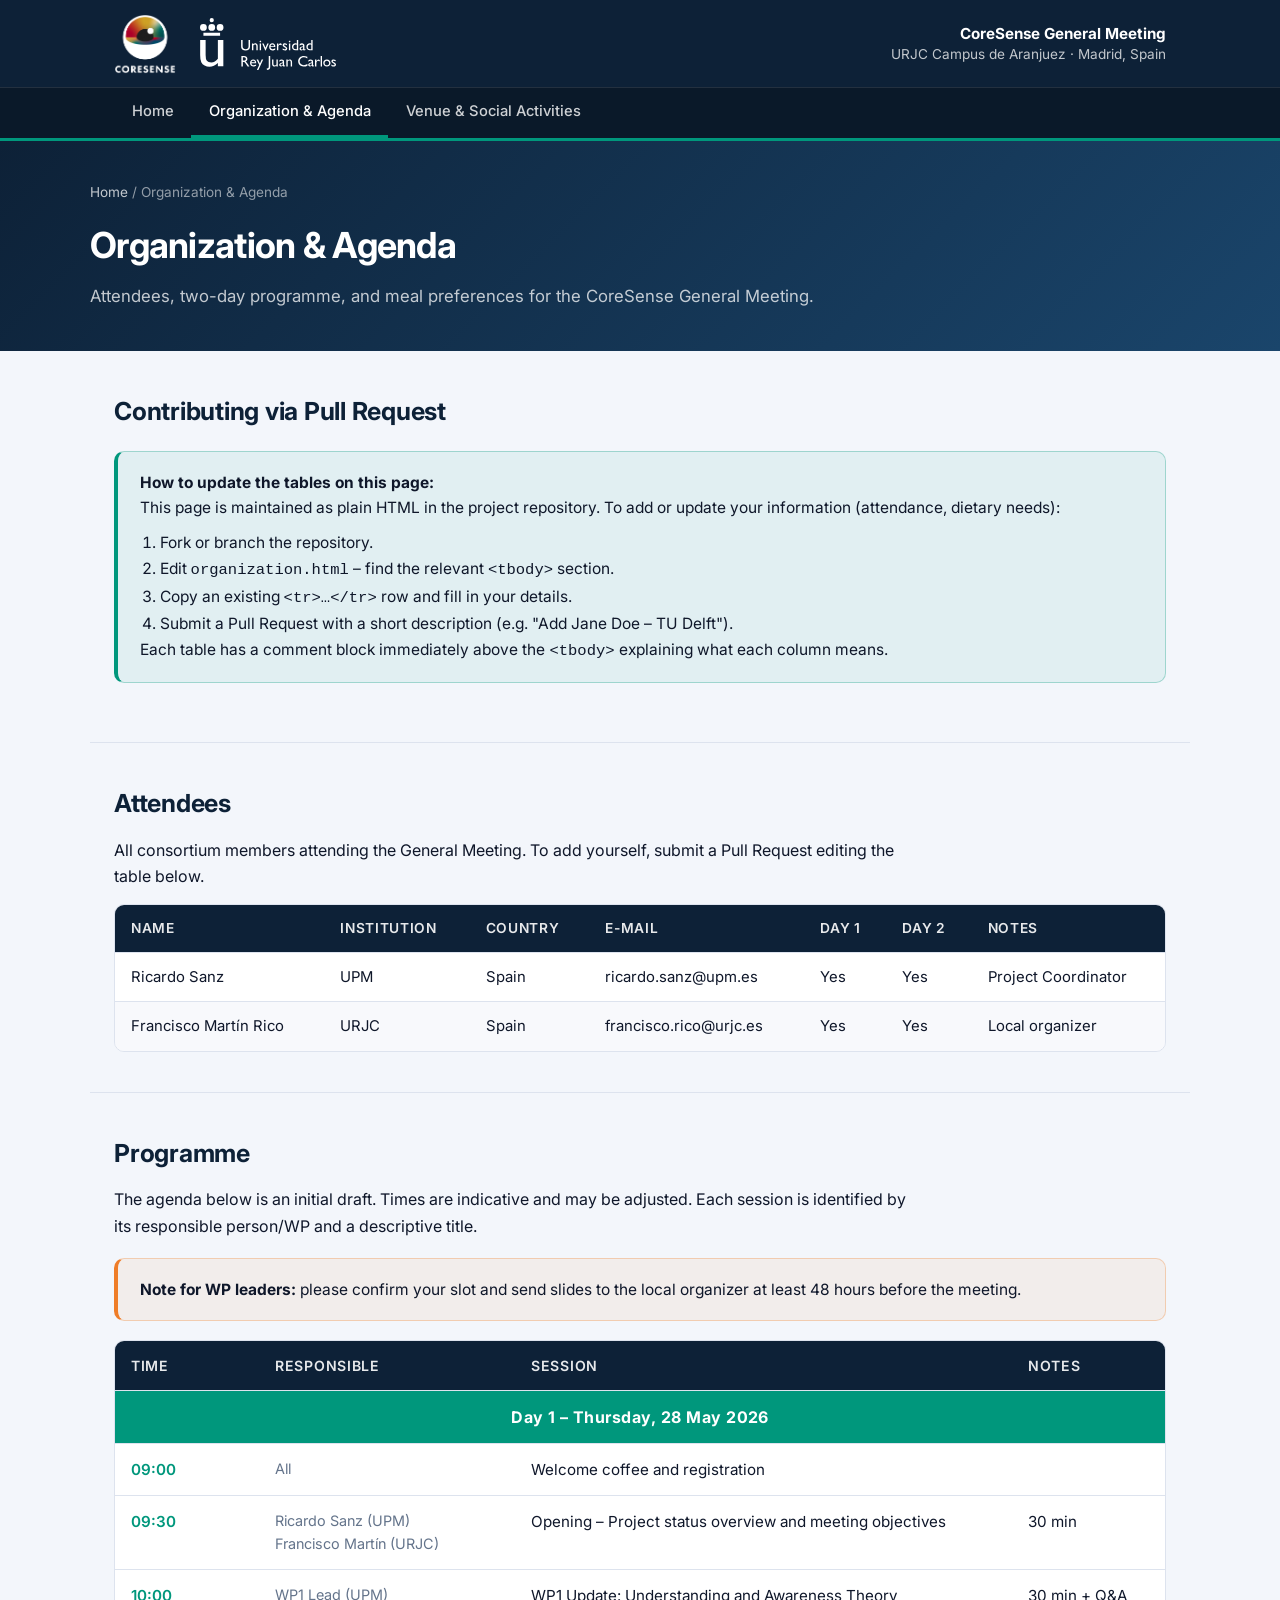
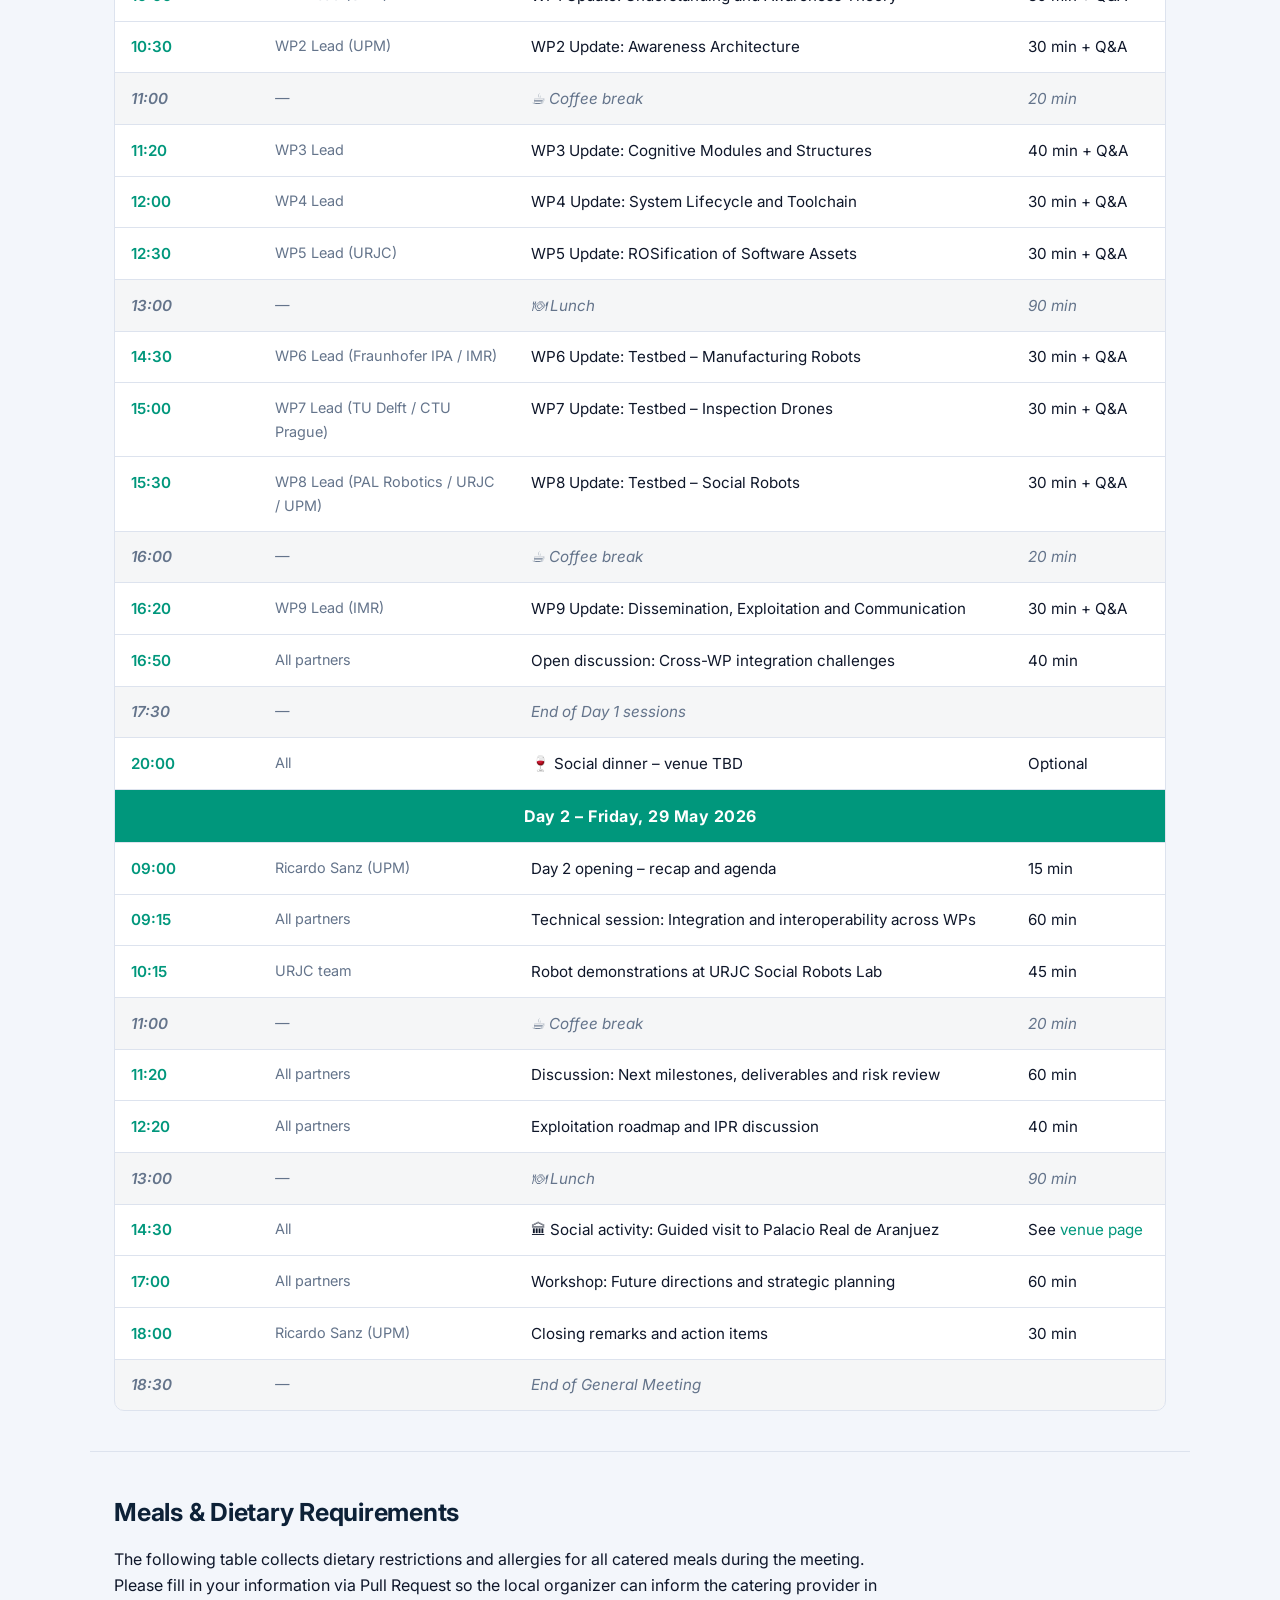
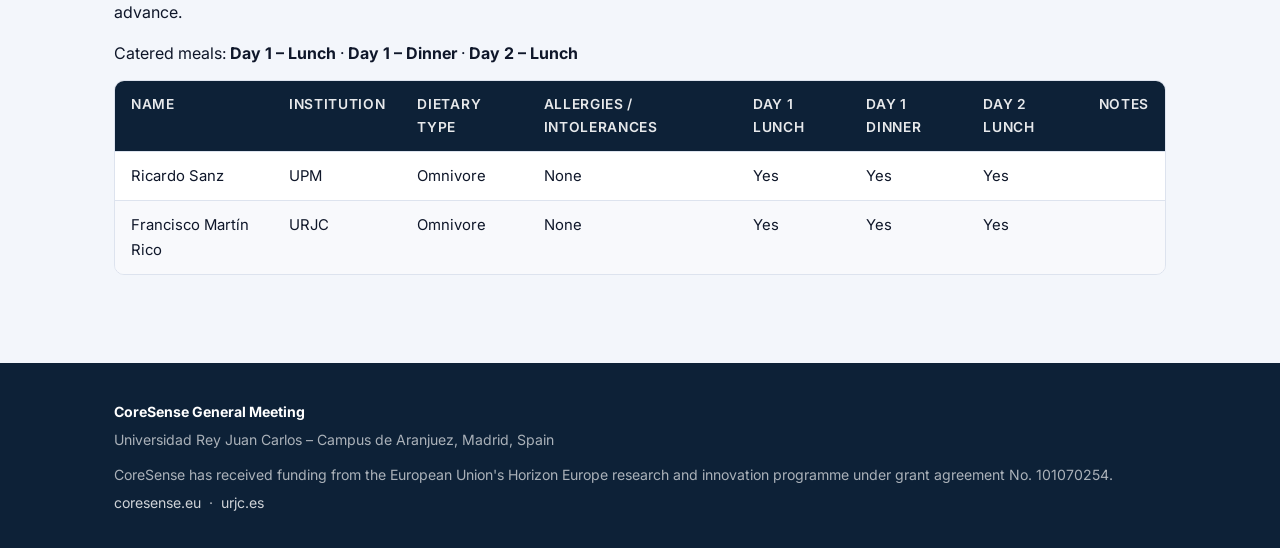
==== organization.html @ a0532d51 "web initial version Signed-off-by: Francisco Martín Rico <fmrico@gmail.com>" ====
<!DOCTYPE html>
<html lang="en">
<head>
  <meta charset="utf-8" />
  <meta name="viewport" content="width=device-width, initial-scale=1" />
  <title>Organization &amp; Agenda – CoreSense General Meeting</title>
  <meta name="description" content="Attendees list, two-day agenda, and meals/dietary requirements for the CoreSense General Meeting at URJC Aranjuez." />
  <meta name="robots" content="noindex, nofollow" />
  <meta name="theme-color" content="#0d2137" />
  <link rel="stylesheet" href="styles.css" />
</head>
<body>

<!-- ====================================================
     HEADER
     ==================================================== -->
<header>
  <div class="header-inner">
    <div class="header-logos">
      <img src="img/CoreSense-Logo.png"
           alt="CoreSense – Horizon Europe" />
      <img src="img/Logo-URJC.svg"
           alt="Universidad Rey Juan Carlos"
           style="max-height:52px; filter:brightness(0) invert(1);" />
    </div>
    <div class="header-event">
      <strong>CoreSense General Meeting</strong><br />
      URJC Campus de Aranjuez · Madrid, Spain
    </div>
  </div>

  <nav>
    <div class="nav-inner">
      <a href="index.html">Home</a>
      <a href="organization.html" class="active">Organization &amp; Agenda</a>
      <a href="venue.html">Venue &amp; Social Activities</a>
    </div>
  </nav>
</header>

<!-- ====================================================
     PAGE BANNER
     ==================================================== -->
<div class="page-banner">
  <div class="page-banner-inner">
    <div class="breadcrumb"><a href="index.html">Home</a> / Organization &amp; Agenda</div>
    <h1>Organization &amp; Agenda</h1>
    <p>Attendees, two-day programme, and meal preferences for the CoreSense General Meeting.</p>
  </div>
</div>

<main>

  <!-- ====================================================
       HOW TO CONTRIBUTE VIA PULL REQUEST
       ==================================================== -->
  <section>
    <h2>Contributing via Pull Request</h2>
    <div class="infobox">
      <strong>How to update the tables on this page:</strong><br />
      This page is maintained as plain HTML in the project repository. To add or update
      your information (attendance, dietary needs):
      <ol style="margin:0.6rem 0 0 1.2rem; padding:0;">
        <li>Fork or branch the repository.</li>
        <li>Edit <code>organization.html</code> – find the relevant <code>&lt;tbody&gt;</code> section.</li>
        <li>Copy an existing <code>&lt;tr&gt;…&lt;/tr&gt;</code> row and fill in your details.</li>
        <li>Submit a Pull Request with a short description (e.g. "Add Jane Doe – TU Delft").</li>
      </ol>
      Each table has a comment block immediately above the <code>&lt;tbody&gt;</code>
      explaining what each column means.
    </div>
  </section>

  <!-- ====================================================
       ATTENDEES
       ==================================================== -->
  <section id="attendees">
    <h2>Attendees</h2>
    <p>
      All consortium members attending the General Meeting.
      To add yourself, submit a Pull Request editing the table below.
    </p>

    <!--
    ═══════════════════════════════════════════════════════════════
    ATTENDEES TABLE – HOW TO EDIT VIA PULL REQUEST
    ───────────────────────────────────────────────────────────────
    To register your attendance, add a new <tr> row inside <tbody>.
    Copy the example row pattern below and fill in your details:

    <tr>
      <td>Your Full Name</td>
      <td>Your Institution (acronym)</td>
      <td>Your Country</td>
      <td>your@email.example</td>
      <td>Yes / No / TBC</td>    ← attending Day 1
      <td>Yes / No / TBC</td>    ← attending Day 2
      <td>Free text notes</td>
    </tr>

    Columns: Name | Institution | Country | Email | Day 1 | Day 2 | Notes
    ═══════════════════════════════════════════════════════════════
    -->
    <table class="attendees">
      <thead>
        <tr>
          <th>Name</th>
          <th>Institution</th>
          <th>Country</th>
          <th>E-mail</th>
          <th>Day 1</th>
          <th>Day 2</th>
          <th>Notes</th>
        </tr>
      </thead>
      <tbody>
        <!-- ── UPM ────────────────────────────────────────────── -->
        <tr>
          <td>Ricardo Sanz</td>
          <td>UPM</td>
          <td>Spain</td>
          <td>ricardo.sanz@upm.es</td>
          <td>Yes</td>
          <td>Yes</td>
          <td>Project Coordinator</td>
        </tr>
        <!-- ── URJC ───────────────────────────────────────────── -->
        <tr>
          <td>Francisco Martín Rico</td>
          <td>URJC</td>
          <td>Spain</td>
          <td>francisco.rico@urjc.es</td>
          <td>Yes</td>
          <td>Yes</td>
          <td>Local organizer</td>
        </tr>
        <!-- ── TU Delft ──────────────────────────────────────── -->
        <!-- ADD NEW ATTENDEE – copy the <tr> block below and fill in -->
        <!--
        <tr>
          <td>Full Name</td>
          <td>TU Delft</td>
          <td>Netherlands</td>
          <td>name@tudelft.nl</td>
          <td>Yes</td>
          <td>Yes</td>
          <td></td>
        </tr>
        -->
        <!-- ── Fraunhofer IPA ──────────────────────────────────── -->
        <!-- ADD NEW ATTENDEE – copy the <tr> block below and fill in -->
        <!--
        <tr>
          <td>Full Name</td>
          <td>Fraunhofer IPA</td>
          <td>Germany</td>
          <td>name@ipa.fraunhofer.de</td>
          <td>Yes</td>
          <td>Yes</td>
          <td></td>
        </tr>
        -->
        <!-- ── PAL Robotics ───────────────────────────────────── -->
        <!--
        <tr>
          <td>Full Name</td>
          <td>PAL Robotics</td>
          <td>Spain</td>
          <td>name@pal-robotics.com</td>
          <td>Yes</td>
          <td>Yes</td>
          <td></td>
        </tr>
        -->
        <!-- ── IMR ────────────────────────────────────────────── -->
        <!--
        <tr>
          <td>Full Name</td>
          <td>IMR</td>
          <td>Ireland</td>
          <td>name@imr.ie</td>
          <td>Yes</td>
          <td>Yes</td>
          <td></td>
        </tr>
        -->
        <!-- ── CTU Prague ─────────────────────────────────────── -->
        <!--
        <tr>
          <td>Full Name</td>
          <td>CTU Prague</td>
          <td>Czech Republic</td>
          <td>name@cvut.cz</td>
          <td>Yes</td>
          <td>Yes</td>
          <td></td>
        </tr>
        -->
      </tbody>
    </table>
  </section>

  <!-- ====================================================
       AGENDA – DAY 1
       ==================================================== -->
  <section id="agenda">
    <h2>Programme</h2>
    <p>
      The agenda below is an initial draft. Times are indicative and may be adjusted.
      Each session is identified by its responsible person/WP and a descriptive title.
    </p>

    <div class="infobox warning">
      <strong>Note for WP leaders:</strong> please confirm your slot and send slides
      to the local organizer at least 48 hours before the meeting.
    </div>

    <!--
    ═══════════════════════════════════════════════════════════════
    AGENDA TABLE – HOW TO EDIT VIA PULL REQUEST
    ───────────────────────────────────────────────────────────────
    To update a session, find the corresponding <tr> in the <tbody>
    and edit the <td> cells.
    To add a new session, insert a new <tr> at the appropriate position.

    Row types (set via class on <tr>):
      • (no class)         → regular session row
      • class="break"      → coffee / lunch break row
      • class="day-header" → day separator row (full-width cell, colspan="4")

    Columns: Time | Responsible | Session Title | Notes
    ═══════════════════════════════════════════════════════════════
    -->
    <table class="schedule">
      <thead>
        <tr>
          <th>Time</th>
          <th>Responsible</th>
          <th>Session</th>
          <th>Notes</th>
        </tr>
      </thead>
      <tbody>

        <!-- ─────────────── DAY 1 ─────────────────────────── -->
        <tr class="day-header">
          <td colspan="4">Day 1 – Thursday, 28 May 2026</td>
        </tr>

        <tr>
          <td class="time">09:00</td>
          <td class="responsible">All</td>
          <td>Welcome coffee and registration</td>
          <td></td>
        </tr>
        <tr>
          <td class="time">09:30</td>
          <td class="responsible">Ricardo Sanz (UPM)<br />Francisco Martín (URJC)</td>
          <td>Opening – Project status overview and meeting objectives</td>
          <td>30 min</td>
        </tr>
        <tr>
          <td class="time">10:00</td>
          <td class="responsible">WP1 Lead (UPM)</td>
          <td>WP1 Update: Understanding and Awareness Theory</td>
          <td>30 min + Q&amp;A</td>
        </tr>
        <tr>
          <td class="time">10:30</td>
          <td class="responsible">WP2 Lead (UPM)</td>
          <td>WP2 Update: Awareness Architecture</td>
          <td>30 min + Q&amp;A</td>
        </tr>
        <tr class="break">
          <td class="time">11:00</td>
          <td class="responsible">—</td>
          <td>☕ Coffee break</td>
          <td>20 min</td>
        </tr>
        <tr>
          <td class="time">11:20</td>
          <td class="responsible">WP3 Lead</td>
          <td>WP3 Update: Cognitive Modules and Structures</td>
          <td>40 min + Q&amp;A</td>
        </tr>
        <tr>
          <td class="time">12:00</td>
          <td class="responsible">WP4 Lead</td>
          <td>WP4 Update: System Lifecycle and Toolchain</td>
          <td>30 min + Q&amp;A</td>
        </tr>
        <tr>
          <td class="time">12:30</td>
          <td class="responsible">WP5 Lead (URJC)</td>
          <td>WP5 Update: ROSification of Software Assets</td>
          <td>30 min + Q&amp;A</td>
        </tr>
        <tr class="break">
          <td class="time">13:00</td>
          <td class="responsible">—</td>
          <td>🍽 Lunch</td>
          <td>90 min</td>
        </tr>
        <tr>
          <td class="time">14:30</td>
          <td class="responsible">WP6 Lead (Fraunhofer IPA / IMR)</td>
          <td>WP6 Update: Testbed – Manufacturing Robots</td>
          <td>30 min + Q&amp;A</td>
        </tr>
        <tr>
          <td class="time">15:00</td>
          <td class="responsible">WP7 Lead (TU Delft / CTU Prague)</td>
          <td>WP7 Update: Testbed – Inspection Drones</td>
          <td>30 min + Q&amp;A</td>
        </tr>
        <tr>
          <td class="time">15:30</td>
          <td class="responsible">WP8 Lead (PAL Robotics / URJC / UPM)</td>
          <td>WP8 Update: Testbed – Social Robots</td>
          <td>30 min + Q&amp;A</td>
        </tr>
        <tr class="break">
          <td class="time">16:00</td>
          <td class="responsible">—</td>
          <td>☕ Coffee break</td>
          <td>20 min</td>
        </tr>
        <tr>
          <td class="time">16:20</td>
          <td class="responsible">WP9 Lead (IMR)</td>
          <td>WP9 Update: Dissemination, Exploitation and Communication</td>
          <td>30 min + Q&amp;A</td>
        </tr>
        <tr>
          <td class="time">16:50</td>
          <td class="responsible">All partners</td>
          <td>Open discussion: Cross-WP integration challenges</td>
          <td>40 min</td>
        </tr>
        <tr class="break">
          <td class="time">17:30</td>
          <td class="responsible">—</td>
          <td>End of Day 1 sessions</td>
          <td></td>
        </tr>
        <tr>
          <td class="time">20:00</td>
          <td class="responsible">All</td>
          <td>🍷 Social dinner – venue TBD</td>
          <td>Optional</td>
        </tr>

        <!-- ─────────────── DAY 2 ─────────────────────────── -->
        <tr class="day-header">
          <td colspan="4">Day 2 – Friday, 29 May 2026</td>
        </tr>

        <tr>
          <td class="time">09:00</td>
          <td class="responsible">Ricardo Sanz (UPM)</td>
          <td>Day 2 opening – recap and agenda</td>
          <td>15 min</td>
        </tr>
        <tr>
          <td class="time">09:15</td>
          <td class="responsible">All partners</td>
          <td>Technical session: Integration and interoperability across WPs</td>
          <td>60 min</td>
        </tr>
        <tr>
          <td class="time">10:15</td>
          <td class="responsible">URJC team</td>
          <td>Robot demonstrations at URJC Social Robots Lab</td>
          <td>45 min</td>
        </tr>
        <tr class="break">
          <td class="time">11:00</td>
          <td class="responsible">—</td>
          <td>☕ Coffee break</td>
          <td>20 min</td>
        </tr>
        <tr>
          <td class="time">11:20</td>
          <td class="responsible">All partners</td>
          <td>Discussion: Next milestones, deliverables and risk review</td>
          <td>60 min</td>
        </tr>
        <tr>
          <td class="time">12:20</td>
          <td class="responsible">All partners</td>
          <td>Exploitation roadmap and IPR discussion</td>
          <td>40 min</td>
        </tr>
        <tr class="break">
          <td class="time">13:00</td>
          <td class="responsible">—</td>
          <td>🍽 Lunch</td>
          <td>90 min</td>
        </tr>
        <tr>
          <td class="time">14:30</td>
          <td class="responsible">All</td>
          <td>🏛 Social activity: Guided visit to Palacio Real de Aranjuez</td>
          <td>See <a href="venue.html#social-activity">venue page</a></td>
        </tr>
        <tr>
          <td class="time">17:00</td>
          <td class="responsible">All partners</td>
          <td>Workshop: Future directions and strategic planning</td>
          <td>60 min</td>
        </tr>
        <tr>
          <td class="time">18:00</td>
          <td class="responsible">Ricardo Sanz (UPM)</td>
          <td>Closing remarks and action items</td>
          <td>30 min</td>
        </tr>
        <tr class="break">
          <td class="time">18:30</td>
          <td class="responsible">—</td>
          <td>End of General Meeting</td>
          <td></td>
        </tr>

      </tbody>
    </table>
  </section>

  <!-- ====================================================
       MEALS & DIETARY REQUIREMENTS
       ==================================================== -->
  <section id="meals">
    <h2>Meals &amp; Dietary Requirements</h2>
    <p>
      The following table collects dietary restrictions and allergies for all
      catered meals during the meeting. Please fill in your information via Pull
      Request so the local organizer can inform the catering provider in advance.
    </p>
    <p>
      Catered meals:
      <strong>Day 1 – Lunch</strong> ·
      <strong>Day 1 – Dinner</strong> ·
      <strong>Day 2 – Lunch</strong>
    </p>

    <!--
    ═══════════════════════════════════════════════════════════════
    MEALS / DIETARY TABLE – HOW TO EDIT VIA PULL REQUEST
    ───────────────────────────────────────────────────────────────
    Fill in your row below. One row per person.
    Use "None" if you have no dietary requirements.
    For multiple restrictions, separate them with commas.

    Common values for "Dietary type":
      Omnivore | Vegetarian | Vegan | Halal | Kosher | Other

    Common values for "Allergies / intolerances":
      None | Gluten | Lactose | Nuts | Shellfish | Eggs | Soy | Other

    Columns:
      Name           – your full name (must match the Attendees table)
      Institution    – your partner institution acronym
      Dietary type   – your general dietary preference
      Allergies      – specific allergies or intolerances (comma-separated)
      Day 1 Lunch    – attending? (Yes / No)
      Day 1 Dinner   – attending? (Yes / No)
      Day 2 Lunch    – attending? (Yes / No)
      Notes          – any additional information for catering
    ═══════════════════════════════════════════════════════════════
    -->
    <table class="meals">
      <thead>
        <tr>
          <th>Name</th>
          <th>Institution</th>
          <th>Dietary type</th>
          <th>Allergies / intolerances</th>
          <th>Day 1 Lunch</th>
          <th>Day 1 Dinner</th>
          <th>Day 2 Lunch</th>
          <th>Notes</th>
        </tr>
      </thead>
      <tbody>
        <!-- ─────────────────────────────────────────────────────
             TO ADD YOUR ROW: copy the <tr> block below, uncomment it,
             and fill in your details. Then submit a Pull Request.
             ───────────────────────────────────────────────────── -->

        <tr>
          <td>Ricardo Sanz</td>
          <td>UPM</td>
          <td>Omnivore</td>
          <td>None</td>
          <td>Yes</td>
          <td>Yes</td>
          <td>Yes</td>
          <td></td>
        </tr>
        <tr>
          <td>Francisco Martín Rico</td>
          <td>URJC</td>
          <td>Omnivore</td>
          <td>None</td>
          <td>Yes</td>
          <td>Yes</td>
          <td>Yes</td>
          <td></td>
        </tr>

        <!-- COPY THIS BLOCK FOR EACH NEW PARTICIPANT:
        <tr>
          <td>Full Name</td>
          <td>Institution</td>
          <td>Omnivore / Vegetarian / Vegan / Halal / Kosher / Other</td>
          <td>None / Gluten / Lactose / Nuts / Shellfish / …</td>
          <td>Yes / No</td>
          <td>Yes / No</td>
          <td>Yes / No</td>
          <td></td>
        </tr>
        -->

      </tbody>
    </table>
  </section>

</main>

<!-- ====================================================
     FOOTER
     ==================================================== -->
<footer>
  <div class="footer-inner">
    <div>
      <p><strong style="color:#fff;">CoreSense General Meeting</strong></p>
      <p>Universidad Rey Juan Carlos – Campus de Aranjuez, Madrid, Spain</p>
      <p style="margin-top:0.75rem;">
        CoreSense has received funding from the European Union's Horizon Europe
        research and innovation programme under grant agreement No. 101070254.
      </p>
      <p>
        <a href="https://coresense.eu/" target="_blank" rel="noopener">coresense.eu</a>
        &nbsp;·&nbsp;
        <a href="https://www.urjc.es/" target="_blank" rel="noopener">urjc.es</a>
      </p>
    </div>
    <div class="footer-logos">
      <img src="https://coresense.eu/wp-content/uploads/2024/02/EU-Project-Funding-Text-New.png"
           alt="EU Horizon Europe funding logo"
           style="filter:none; opacity:0.9; max-height:56px;"
           onerror="this.style.display='none'" />
    </div>
  </div>
</footer>

</body>
</html>
---- styles.css ----
/* ============================================================
   CoreSense General Meeting – Madrid | Shared Styles
   Colors inspired by https://coresense.eu/ branding
   ============================================================ */

@import url('https://fonts.googleapis.com/css2?family=Inter:wght@300;400;500;600;700&display=swap');

:root {
  /* --- CoreSense brand palette --- */
  --primary:   #0d2137;   /* deep navy – main brand blue */
  --secondary: #00977c;   /* teal green – CoreSense accent */
  --orange:    #ef7d28;   /* warm orange – Horizon Europe highlight */
  --eu-blue:   #003399;   /* EU flag blue */

  /* --- Layout & typography --- */
  --bg:        #f3f6fb;
  --text:      #0f172a;
  --muted:     #64748b;
  --card:      #ffffff;
  --border:    #dde3ee;
  --shadow:    0 4px 24px rgba(13, 33, 55, 0.10);
  --radius:    10px;
  --maxw:      1100px;
}

/* ---- Reset / base ---------------------------------------- */
*, *::before, *::after { box-sizing: border-box; }
html, body { height: 100%; }

body {
  margin: 0;
  font-family: 'Inter', ui-sans-serif, system-ui, -apple-system,
               'Segoe UI', Roboto, Helvetica, Arial, sans-serif;
  color: var(--text);
  background: var(--bg);
  line-height: 1.65;
}

a { color: var(--secondary); text-decoration: none; }
a:hover { text-decoration: underline; }

img { max-width: 100%; height: auto; display: block; }

/* ---- Buttons --------------------------------------------- */
.button {
  display: inline-flex;
  align-items: center;
  justify-content: center;
  gap: 0.45rem;
  padding: 0.65rem 1.2rem;
  border-radius: 999px;
  background: var(--secondary);
  color: #ffffff;
  font-weight: 600;
  font-size: 0.95rem;
  letter-spacing: 0.01em;
  box-shadow: var(--shadow);
  transition: filter 0.15s;
}
.button:hover  { text-decoration: none; filter: brightness(0.9); }
.button.outline {
  background: transparent;
  border: 2px solid var(--secondary);
  color: var(--secondary);
  box-shadow: none;
}
.button.outline:hover { background: var(--secondary); color: #fff; }

/* ---- Header ---------------------------------------------- */
header {
  background: var(--primary);
  color: #fff;
  border-bottom: 3px solid var(--secondary);
}

.header-inner {
  max-width: var(--maxw);
  margin: 0 auto;
  padding: 0.85rem 1.5rem;
  display: flex;
  align-items: center;
  justify-content: space-between;
  gap: 1.25rem;
  flex-wrap: wrap;
}

.header-logos {
  display: flex;
  align-items: center;
  gap: 1.5rem;
  flex-wrap: wrap;
}

.header-logos img {
  max-height: 60px;
  width: auto;
  object-fit: contain;
}

.header-event {
  font-size: 0.85rem;
  color: rgba(255,255,255,0.75);
  text-align: right;
  line-height: 1.4;
}
.header-event strong { color: #fff; font-size: 0.95rem; }

/* ---- Navigation ------------------------------------------ */
nav {
  background: rgba(0,0,0,0.25);
  border-top: 1px solid rgba(255,255,255,0.1);
}

.nav-inner {
  max-width: var(--maxw);
  margin: 0 auto;
  padding: 0 1.5rem;
  display: flex;
  align-items: center;
  gap: 0;
  flex-wrap: wrap;
}

.nav-inner a {
  color: rgba(255,255,255,0.80);
  font-size: 0.92rem;
  font-weight: 500;
  padding: 0.7rem 1.1rem;
  text-decoration: none;
  border-bottom: 3px solid transparent;
  transition: color 0.15s, border-color 0.15s;
}
.nav-inner a:hover,
.nav-inner a.active {
  color: #fff;
  border-bottom-color: var(--secondary);
}

/* ---- Main wrapper ---------------------------------------- */
main {
  max-width: var(--maxw);
  margin: 0 auto;
}

/* ---- Hero ------------------------------------------------ */
.hero {
  padding: 3rem 1.5rem 2.5rem;
  display: grid;
  grid-template-columns: 1.3fr 0.7fr;
  gap: 2.5rem;
  align-items: start;
}

.hero h1 {
  font-size: clamp(1.9rem, 3vw, 2.6rem);
  line-height: 1.15;
  margin: 0 0 1rem 0;
  color: var(--primary);
  letter-spacing: -0.02em;
}

.hero h1 span.accent { color: var(--secondary); }

.hero p {
  margin: 0;
  font-size: 1.05rem;
  color: var(--muted);
  max-width: 62ch;
}

.hero-actions { margin-top: 1.5rem; display: flex; gap: 0.75rem; flex-wrap: wrap; }

.hero-card {
  background: var(--card);
  border: 1px solid var(--border);
  border-left: 4px solid var(--secondary);
  border-radius: var(--radius);
  padding: 1.4rem 1.6rem;
  box-shadow: var(--shadow);
}

.hero-card h2 {
  font-size: 1rem;
  font-weight: 700;
  text-transform: uppercase;
  letter-spacing: 0.06em;
  color: var(--secondary);
  margin: 0 0 0.9rem 0;
}

.hero-card ul {
  list-style: none;
  padding: 0;
  margin: 0;
}

.hero-card li {
  padding: 0.4rem 0;
  border-bottom: 1px dashed var(--border);
  font-size: 0.95rem;
}
.hero-card li:last-child { border-bottom: none; }
.hero-card strong { color: var(--primary); }

/* ---- Sections -------------------------------------------- */
section {
  padding: 2.5rem 1.5rem;
}

section + section {
  border-top: 1px solid var(--border);
}

section h2 {
  font-size: 1.55rem;
  margin: 0 0 0.8rem 0;
  color: var(--primary);
  letter-spacing: -0.01em;
}

section h3 {
  font-size: 1.15rem;
  color: var(--primary);
  margin: 1.4rem 0 0.5rem 0;
}

section p {
  margin: 0 0 0.9rem 0;
  color: var(--text);
  max-width: 80ch;
}

/* ---- Card grid ------------------------------------------- */
.grid {
  margin-top: 1.25rem;
  display: grid;
  grid-template-columns: repeat(auto-fit, minmax(240px, 1fr));
  gap: 1.25rem;
}

.card {
  background: var(--card);
  border: 1px solid var(--border);
  border-radius: var(--radius);
  padding: 1.3rem;
  box-shadow: var(--shadow);
}

.card h3 {
  margin: 0 0 0.5rem 0;
  color: var(--secondary);
  font-size: 1.05rem;
}

.card p { margin: 0.3rem 0; color: #374151; font-size: 0.95rem; }

/* ---- Info box -------------------------------------------- */
.infobox {
  background: rgba(0, 151, 124, 0.07);
  border: 1px solid rgba(0, 151, 124, 0.3);
  border-left: 4px solid var(--secondary);
  border-radius: var(--radius);
  padding: 1.1rem 1.4rem;
  margin: 1.2rem 0;
  font-size: 0.97rem;
}

.infobox.warning {
  background: rgba(239, 125, 40, 0.07);
  border-color: rgba(239, 125, 40, 0.3);
  border-left-color: var(--orange);
}

/* ---- Schedule / agenda table ----------------------------- */
/*
 * EDITING THIS TABLE VIA PULL REQUEST:
 * Each row is one session. Copy a <tr> block and fill in your details.
 * Columns: Time | Responsible | Session Title | Notes
 */
table.schedule {
  width: 100%;
  border-collapse: separate;
  border-spacing: 0;
  background: var(--card);
  border: 1px solid var(--border);
  border-radius: var(--radius);
  overflow: hidden;
  font-size: 0.95rem;
}

table.schedule th,
table.schedule td {
  padding: 0.8rem 1rem;
  vertical-align: top;
  border-bottom: 1px solid var(--border);
  text-align: left;
}

table.schedule tr:last-child td { border-bottom: none; }

table.schedule thead tr {
  background: var(--primary);
  color: #fff;
}

table.schedule thead th { font-weight: 600; font-size: 0.88rem; text-transform: uppercase; letter-spacing: 0.05em; color: rgba(255,255,255,0.9);}

table.schedule td.time {
  white-space: nowrap;
  font-weight: 600;
  color: var(--secondary);
  width: 9rem;
}

table.schedule td.responsible {
  width: 16rem;
  color: var(--muted);
  font-size: 0.9rem;
}

table.schedule tr.break td {
  background: rgba(13,33,55,0.04);
  font-style: italic;
  color: var(--muted);
}

table.schedule tr.day-header td {
  background: var(--secondary);
  color: #fff;
  font-weight: 700;
  font-size: 1rem;
  text-align: center;
  letter-spacing: 0.03em;
}

/* ---- Attendees table ------------------------------------- */
/*
 * EDITING THIS TABLE VIA PULL REQUEST:
 * Each row is one participant. Add/modify rows in <tbody>.
 * Do NOT change the <thead> structure.
 */
table.attendees {
  width: 100%;
  border-collapse: separate;
  border-spacing: 0;
  background: var(--card);
  border: 1px solid var(--border);
  border-radius: var(--radius);
  overflow: hidden;
  font-size: 0.93rem;
}

table.attendees th,
table.attendees td {
  padding: 0.75rem 1rem;
  border-bottom: 1px solid var(--border);
  vertical-align: top;
  text-align: left;
}

table.attendees tr:last-child td  { border-bottom: none; }
table.attendees tbody tr:nth-child(even) td { background: rgba(243,246,251,0.6); }

table.attendees thead tr {
  background: var(--primary);
  color: #fff;
}

table.attendees thead th {
  font-size: 0.86rem;
  font-weight: 600;
  text-transform: uppercase;
  letter-spacing: 0.05em;
  color: rgba(255,255,255,0.9);
}

/* ---- Meals / dietary table ------------------------------- */
/*
 * EDITING THIS TABLE VIA PULL REQUEST:
 * To register your dietary information, add or edit your row in <tbody>.
 * Leave cells blank if not applicable. Use "none" for no restrictions.
 */
table.meals {
  width: 100%;
  border-collapse: separate;
  border-spacing: 0;
  background: var(--card);
  border: 1px solid var(--border);
  border-radius: var(--radius);
  overflow: hidden;
  font-size: 0.93rem;
}

table.meals th,
table.meals td {
  padding: 0.75rem 1rem;
  border-bottom: 1px solid var(--border);
  vertical-align: top;
  text-align: left;
}

table.meals tr:last-child td { border-bottom: none; }
table.meals tbody tr:nth-child(even) td { background: rgba(243,246,251,0.6); }

table.meals thead tr {
  background: var(--primary);
  color: #fff;
}

table.meals thead th {
  font-size: 0.86rem;
  font-weight: 600;
  text-transform: uppercase;
  letter-spacing: 0.05em;
  color: rgba(255,255,255,0.9);
}

/* ---- Social activity table ------------------------------- */
table.social-activity {
  width: 100%;
  border-collapse: separate;
  border-spacing: 0;
  background: var(--card);
  border: 1px solid var(--border);
  border-radius: var(--radius);
  overflow: hidden;
  font-size: 0.93rem;
}

table.social-activity th,
table.social-activity td {
  padding: 0.75rem 1rem;
  border-bottom: 1px solid var(--border);
  vertical-align: top;
  text-align: left;
}

table.social-activity tr:last-child td { border-bottom: none; }
table.social-activity tbody tr:nth-child(even) td { background: rgba(243,246,251,0.6); }

table.social-activity thead tr {
  background: var(--primary);
  color: #fff;
}

table.social-activity thead th {
  font-size: 0.86rem;
  font-weight: 600;
  text-transform: uppercase;
  letter-spacing: 0.05em;
  color: rgba(255,255,255,0.9);
}

/* ---- Map embed ------------------------------------------- */
.map-embed {
  margin-top: 1rem;
  border-radius: var(--radius);
  overflow: hidden;
  border: 1px solid var(--border);
  box-shadow: var(--shadow);
}

.map-embed iframe {
  width: 100%;
  height: 400px;
  border: 0;
  display: block;
}

/* ---- Page/section banner --------------------------------- */
.page-banner {
  background: linear-gradient(135deg, var(--primary) 0%, #1a456b 100%);
  color: #fff;
  padding: 2.5rem 1.5rem;
}

.page-banner-inner {
  max-width: var(--maxw);
  margin: 0 auto;
}

.page-banner h1 {
  font-size: clamp(1.7rem, 2.8vw, 2.4rem);
  margin: 0 0 0.5rem 0;
  letter-spacing: -0.02em;
}

.page-banner p {
  margin: 0;
  color: rgba(255,255,255,0.75);
  font-size: 1.05rem;
  max-width: 70ch;
}

.page-banner .breadcrumb {
  font-size: 0.85rem;
  color: rgba(255,255,255,0.55);
  margin-bottom: 0.8rem;
}

.page-banner .breadcrumb a { color: rgba(255,255,255,0.75); }
.page-banner .breadcrumb a:hover { color: #fff; }

/* ---- Footer ---------------------------------------------- */
footer {
  background: var(--primary);
  color: rgba(255,255,255,0.65);
  margin-top: 3rem;
}

.footer-inner {
  max-width: var(--maxw);
  margin: 0 auto;
  padding: 2rem 1.5rem;
  display: grid;
  grid-template-columns: 1fr auto;
  gap: 2rem;
  align-items: start;
}

.footer-inner p { margin: 0.3rem 0; font-size: 0.88rem; }
.footer-inner a { color: rgba(255,255,255,0.8); }
.footer-inner a:hover { color: #fff; }

.footer-logos {
  display: flex;
  align-items: center;
  gap: 1.25rem;
  flex-wrap: wrap;
  justify-content: flex-end;
}

.footer-logos img {
  height: 44px;
  width: auto;
  object-fit: contain;
  filter: brightness(0) invert(1);
  opacity: 0.7;
}

/* ---- Responsive ------------------------------------------ */
@media (max-width: 900px) {
  .hero { grid-template-columns: 1fr; }
  .footer-inner { grid-template-columns: 1fr; }
  .footer-logos { justify-content: flex-start; }
}

@media (max-width: 640px) {
  .header-inner { flex-direction: column; align-items: flex-start; }
  .header-event { text-align: left; }
  .nav-inner a { padding: 0.6rem 0.8rem; font-size: 0.88rem; }
  table.schedule td.responsible { width: auto; }
  table.schedule, table.attendees, table.meals, table.social-activity {
    display: block; overflow-x: auto;
  }
}
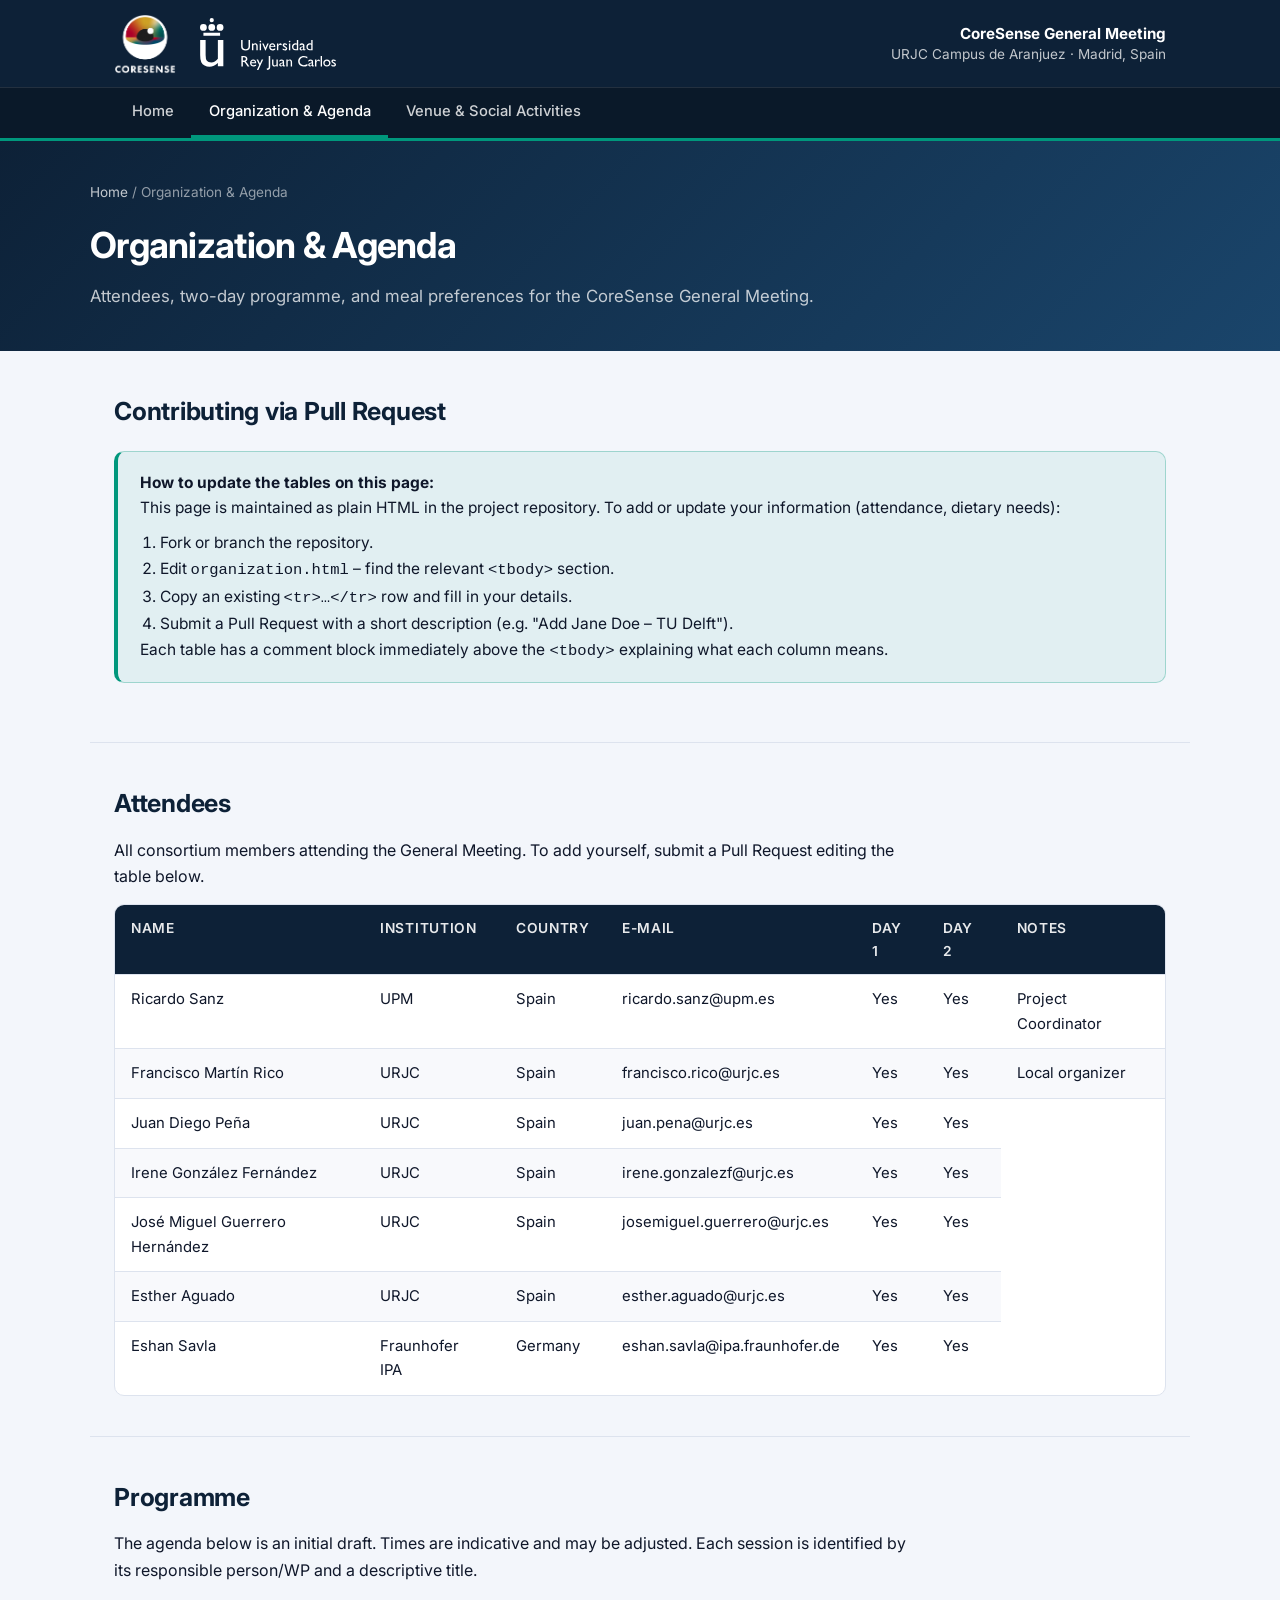
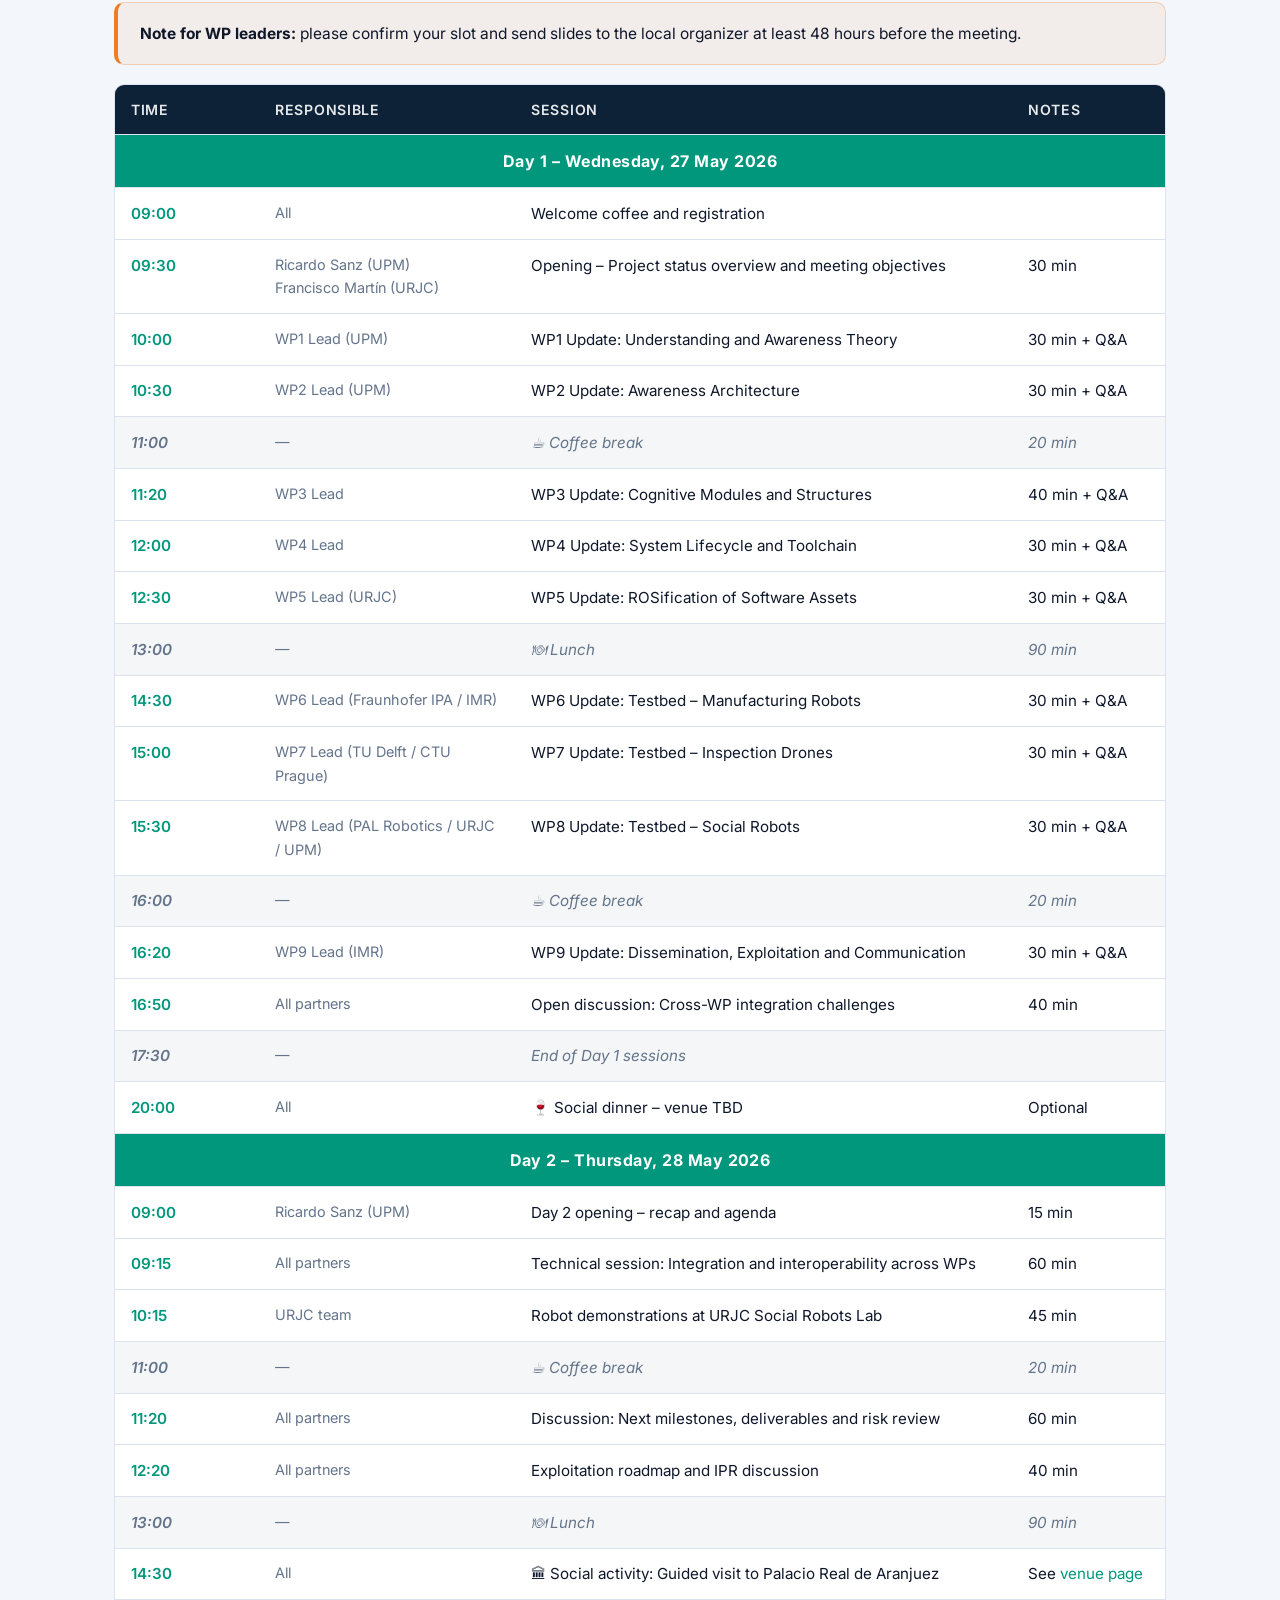
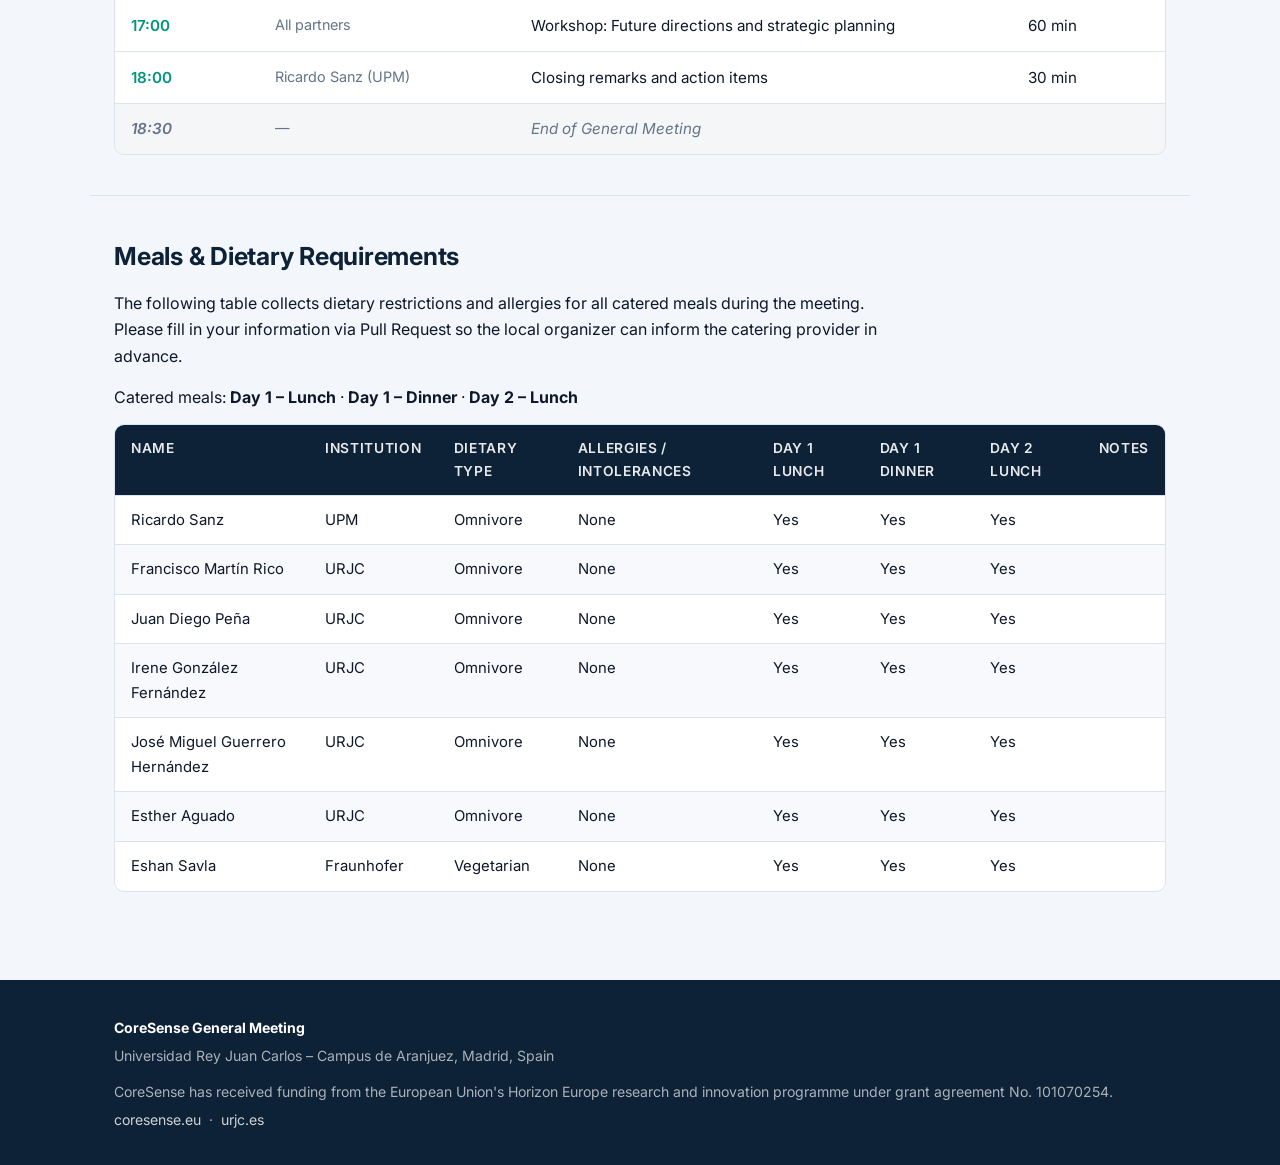
==== commit 79ad8ec7: "Modify attendee details for Eshan Savla Updated attendee information for Eshan Savla and added a new" ====
--- a/organization.html
+++ b/organization.html
@@ -134,6 +134,38 @@
           <td>Yes</td>
           <td>Local organizer</td>
         </tr>
+        <tr>
+          <td>Juan Diego Peña</td>
+          <td>URJC</td>
+          <td>Spain</td>
+          <td>juan.pena@urjc.es</td>
+          <td>Yes</td>
+          <td>Yes</td>
+        </tr>
+        <tr>
+          <td>Irene González Fernández</td>
+          <td>URJC</td>
+          <td>Spain</td>
+          <td>irene.gonzalezf@urjc.es</td>
+          <td>Yes</td>
+          <td>Yes</td>
+        </tr>
+        <tr>
+          <td>José Miguel Guerrero Hernández</td>
+          <td>URJC</td>
+          <td>Spain</td>
+          <td>josemiguel.guerrero@urjc.es</td>
+          <td>Yes</td>
+          <td>Yes</td>
+        </tr>
+        <tr>
+          <td>Esther Aguado</td>
+          <td>URJC</td>
+          <td>Spain</td>
+          <td>esther.aguado@urjc.es</td>
+          <td>Yes</td>
+          <td>Yes</td>
+        </tr>
         <!-- ── TU Delft ──────────────────────────────────────── -->
         <!-- ADD NEW ATTENDEE – copy the <tr> block below and fill in -->
         <!--
@@ -149,17 +181,16 @@
         -->
         <!-- ── Fraunhofer IPA ──────────────────────────────────── -->
         <!-- ADD NEW ATTENDEE – copy the <tr> block below and fill in -->
-        <!--
-        <tr>
-          <td>Full Name</td>
+        <tr>
+          <td>Eshan Savla</td>
           <td>Fraunhofer IPA</td>
           <td>Germany</td>
-          <td>name@ipa.fraunhofer.de</td>
-          <td>Yes</td>
-          <td>Yes</td>
-          <td></td>
-        </tr>
-        -->
+          <td>eshan.savla@ipa.fraunhofer.de</td>
+          <td>Yes</td>
+          <td>Yes</td>
+          <td></td>
+        </tr>
+       
         <!-- ── PAL Robotics ───────────────────────────────────── -->
         <!--
         <tr>
@@ -244,7 +275,7 @@
 
         <!-- ─────────────── DAY 1 ─────────────────────────── -->
         <tr class="day-header">
-          <td colspan="4">Day 1 – Thursday, 28 May 2026</td>
+          <td colspan="4">Day 1 – Wednesday, 27 May 2026</td>
         </tr>
 
         <tr>
@@ -352,7 +383,7 @@
 
         <!-- ─────────────── DAY 2 ─────────────────────────── -->
         <tr class="day-header">
-          <td colspan="4">Day 2 – Friday, 29 May 2026</td>
+          <td colspan="4">Day 2 – Thursday, 28 May 2026</td>
         </tr>
 
         <tr>
@@ -501,6 +532,56 @@
           <td>Francisco Martín Rico</td>
           <td>URJC</td>
           <td>Omnivore</td>
+          <td>None</td>
+          <td>Yes</td>
+          <td>Yes</td>
+          <td>Yes</td>
+          <td></td>
+        </tr>
+        <tr>
+          <td>Juan Diego Peña</td>
+          <td>URJC</td>
+          <td>Omnivore</td>
+          <td>None</td>
+          <td>Yes</td>
+          <td>Yes</td>
+          <td>Yes</td>
+          <td></td>
+        </tr>
+        <tr>
+          <td>Irene González Fernández</td>
+          <td>URJC</td>
+          <td>Omnivore</td>
+          <td>None</td>
+          <td>Yes</td>
+          <td>Yes</td>
+          <td>Yes</td>
+          <td></td>
+        </tr>
+        <tr>
+          <td>José Miguel Guerrero Hernández</td>
+          <td>URJC</td>
+          <td>Omnivore</td>
+          <td>None</td>
+          <td>Yes</td>
+          <td>Yes</td>
+          <td>Yes</td>
+          <td></td>
+        </tr>
+        <tr>
+          <td>Esther Aguado</td>
+          <td>URJC</td>
+          <td>Omnivore</td>
+          <td>None</td>
+          <td>Yes</td>
+          <td>Yes</td>
+          <td>Yes</td>
+          <td></td>
+        </tr>
+        <tr>
+          <td>Eshan Savla</td>
+          <td>Fraunhofer</td>
+          <td>Vegetarian</td>
           <td>None</td>
           <td>Yes</td>
           <td>Yes</td>
